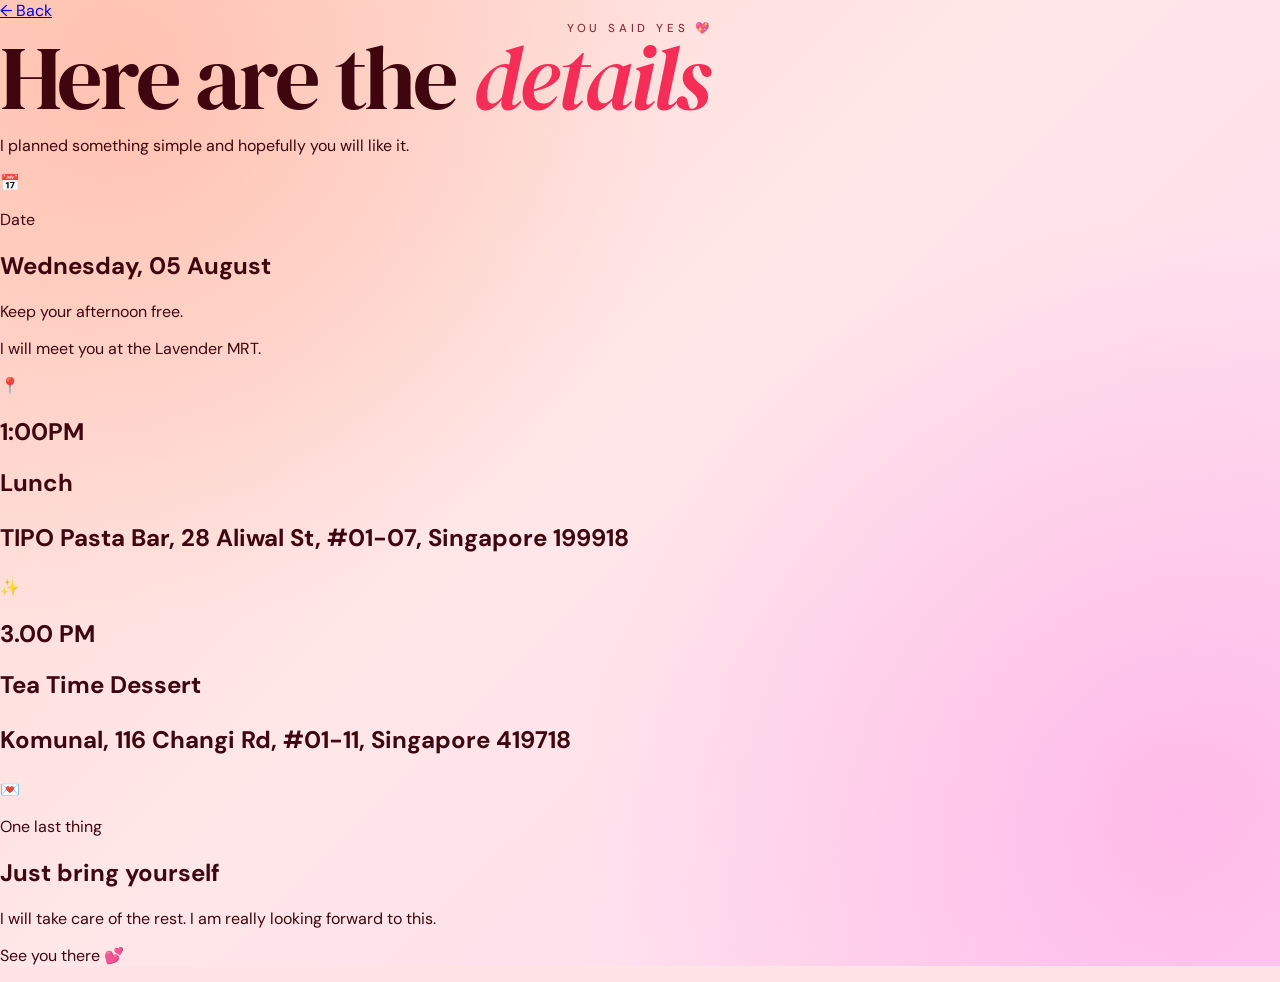
==== date-details.html @ 444489d6 "Add files via upload" ====
<!doctype html>
<html lang="en">
<head>
  <meta charset="UTF-8" />
  <meta name="viewport" content="width=device-width, initial-scale=1.0" />
  <meta name="theme-color" content="#ffe3e7" />
  <meta name="description" content="The details for our date." />
  <title>Our Date Details</title>

  <link rel="preconnect" href="https://fonts.googleapis.com" />
  <link rel="preconnect" href="https://fonts.gstatic.com" crossorigin />
  <link href="https://fonts.googleapis.com/css2?family=DM+Sans:wght@400;500;600&family=DM+Serif+Display:ital@0;1&display=swap" rel="stylesheet" />
  <link rel="stylesheet" href="styles.css" />
</head>
<body class="details-page">
  <main class="details-shell">
    <a class="back-link" href="index.html">← Back</a>

    <section class="details-hero">
      <p class="eyebrow">You said yes 💖</p>
      <h1>Here are the <em>details</em></h1>
      <p class="details-intro">
        I planned something simple and hopefully you will like it.
      </p>
    </section>

    <section class="details-card" aria-label="Date information">
      <!-- Replace the example information below with your real date details. -->
      <article class="detail-item">
        <span class="detail-icon" aria-hidden="true">📅</span>
        <div>
          <p class="detail-label">Date</p>
          <h2>Wednesday, 05 August</h2>
          <p>Keep your afternoon free.</p>
        </div>
      </article>

      <article class="detail-item">
        <div>
          <p>I will meet you at the Lavender MRT.</p>
        </div>
      </article>

      <article class="detail-item">
        <span class="detail-icon" aria-hidden="true">📍</span>
        <div>
          <h2> 1:00PM <h2>
          <h2> Lunch<h2>
          <p>TIPO Pasta Bar, 28 Aliwal St, #01-07, Singapore 199918</p>
        </div>
      </article>

      <article class="detail-item">
        <span class="detail-icon" aria-hidden="true">✨</span>
        <div>
          <h2>3.00 PM</h2>
          <h2> Tea Time Dessert<h2>
          <p>Komunal, 116 Changi Rd, #01-11, Singapore 419718</p>
        </div>
      </article>

      <article class="detail-item">
        <span class="detail-icon" aria-hidden="true">💌</span>
        <div>
          <p class="detail-label">One last thing</p>
          <h2>Just bring yourself</h2>
          <p>I will take care of the rest. I am really looking forward to this.</p>
        </div>
      </article>
    </section>

    <section class="details-note">
      <p>See you there 💕</p>
    </section>
  </main>

  <script>
    if (sessionStorage.getItem('dateAccepted') === 'true') {
      document.body.classList.add('accepted-visit');
    }
  </script>
</body>
</html>
---- styles.css ----
:root {
  --ink: #40060f;
  --muted-ink: #7f2630;
  --hot-pink: #f42e56;
  --hot-pink-dark: #dd1f45;
  --peach: #ffc3b4;
  --blush: #ffe4e8;
  --button-shadow: 0 17px 34px rgb(130 19 52 / 18%);
}

* {
  box-sizing: border-box;
}

html {
  min-width: 320px;
  background: #ffe4e7;
}

body {
  margin: 0;
  min-width: 320px;
  min-height: 100svh;
  overflow-x: hidden;
  color: var(--ink);
  font-family: "DM Sans", system-ui, -apple-system, BlinkMacSystemFont, "Segoe UI", sans-serif;
  background:
    radial-gradient(circle at 10% 8%, rgb(255 180 155 / 62%), transparent 38%),
    radial-gradient(circle at 92% 84%, rgb(255 145 226 / 45%), transparent 42%),
    linear-gradient(135deg, #ffd7ce 0%, #ffe7e8 46%, #ffd9f2 100%);
}

button {
  font: inherit;
}

.page-shell {
  position: relative;
  isolation: isolate;
  display: grid;
  grid-template-rows: auto 1fr auto;
  min-height: 100svh;
  padding: 25px 24px 18px;
  overflow: hidden;
}

.page-shell::before,
.page-shell::after {
  position: absolute;
  z-index: -1;
  width: 42rem;
  height: 42rem;
  border-radius: 50%;
  content: "";
  filter: blur(80px);
  opacity: 0.28;
  pointer-events: none;
}

.page-shell::before {
  top: -24rem;
  left: -16rem;
  background: #ff886e;
}

.page-shell::after {
  right: -18rem;
  bottom: -22rem;
  background: #ff72d4;
}

.eyebrow {
  margin: 0;
  text-align: center;
  text-transform: uppercase;
  letter-spacing: 0.33em;
  font-size: clamp(0.62rem, 0.9vw, 0.75rem);
  font-weight: 500;
  color: #8e303b;
}

.question-card {
  align-self: center;
  justify-self: center;
  width: min(100%, 860px);
  margin-top: 3vh;
  text-align: center;
}

h1 {
  margin: 0;
  font-family: "DM Serif Display", Georgia, serif;
  font-size: clamp(3.25rem, 7vw, 6.2rem);
  font-weight: 400;
  line-height: 0.93;
  letter-spacing: -0.035em;
  text-wrap: balance;
}

h1 em {
  color: var(--hot-pink);
  font-weight: 400;
}

.supporting-copy {
  max-width: 500px;
  margin: 28px auto 0;
  color: var(--muted-ink);
  font-size: clamp(0.92rem, 1.5vw, 1.05rem);
  line-height: 1.55;
}

.button-stage {
  position: relative;
  display: flex;
  justify-content: center;
  align-items: center;
  gap: 20px;
  width: min(100%, 510px);
  min-height: 106px;
  margin: 14px auto 0;
}

.answer {
  min-width: 132px;
  min-height: 64px;
  padding: 15px 30px;
  border: 0;
  border-radius: 999px;
  cursor: pointer;
  font-size: 1.08rem;
  transition: transform 180ms ease, box-shadow 180ms ease, background-color 180ms ease;
  box-shadow: var(--button-shadow);
  touch-action: manipulation;
  user-select: none;
}

.answer:focus-visible,
.success button:focus-visible {
  outline: 4px solid rgb(244 46 86 / 28%);
  outline-offset: 4px;
}

.answer--yes {
  z-index: 2;
  color: white;
  background: var(--hot-pink);
  font-weight: 600;
}

.answer--yes:hover {
  background: var(--hot-pink-dark);
  transform: translateY(-3px) scale(1.03);
  box-shadow: 0 22px 40px rgb(143 12 50 / 25%);
}

.answer--yes:active {
  transform: translateY(0) scale(0.98);
}

.answer--no {
  position: relative;
  z-index: 3;
  color: var(--ink);
  background: var(--peach);
  transition: left 240ms cubic-bezier(.2,.8,.2,1), top 240ms cubic-bezier(.2,.8,.2,1), transform 180ms ease, box-shadow 180ms ease;
}

.answer--no:hover {
  box-shadow: 0 21px 38px rgb(130 19 52 / 22%);
}

footer {
  justify-self: center;
  max-width: 900px;
  margin-top: 20px;
  text-align: center;
  color: rgb(83 19 31 / 65%);
  font-size: 0.73rem;
  line-height: 1.5;
}

.success {
  position: fixed;
  z-index: 20;
  inset: 0;
  display: grid;
  place-items: center;
  padding: 24px;
  background: rgb(67 4 20 / 34%);
  backdrop-filter: blur(14px);
  opacity: 0;
  visibility: hidden;
  transition: opacity 260ms ease, visibility 260ms ease;
}

.success.is-open {
  opacity: 1;
  visibility: visible;
}

.success__panel {
  width: min(100%, 520px);
  padding: 42px 34px 34px;
  border: 1px solid rgb(255 255 255 / 58%);
  border-radius: 32px;
  text-align: center;
  background: rgb(255 244 246 / 90%);
  box-shadow: 0 40px 90px rgb(72 4 24 / 28%);
  transform: translateY(20px) scale(0.96);
  transition: transform 300ms cubic-bezier(.2,.9,.2,1.15);
}

.success.is-open .success__panel {
  transform: translateY(0) scale(1);
}

.success__heart {
  display: block;
  font-size: 3.5rem;
  animation: heartbeat 1.2s ease-in-out infinite;
}

.success__kicker {
  margin: 13px 0 7px;
  color: var(--hot-pink);
  text-transform: uppercase;
  letter-spacing: 0.22em;
  font-size: 0.72rem;
  font-weight: 600;
}

.success h2 {
  margin: 0;
  font-family: "DM Serif Display", Georgia, serif;
  font-size: clamp(3rem, 8vw, 5rem);
  font-weight: 400;
  line-height: 1;
}

.success p:not(.success__kicker) {
  margin: 18px auto 0;
  max-width: 390px;
  color: var(--muted-ink);
  line-height: 1.55;
}

.success button {
  margin-top: 26px;
  padding: 13px 22px;
  border: 0;
  border-radius: 999px;
  color: white;
  background: var(--hot-pink);
  cursor: pointer;
  font-weight: 600;
}

.confetti-layer {
  position: fixed;
  z-index: 30;
  inset: 0;
  overflow: hidden;
  pointer-events: none;
}

.confetti {
  position: absolute;
  top: -30px;
  width: 12px;
  height: 18px;
  border-radius: 4px;
  animation: confetti-fall var(--duration) linear forwards;
  transform: translate3d(0, 0, 0) rotate(0deg);
}

@keyframes confetti-fall {
  to {
    transform: translate3d(var(--drift), 112vh, 0) rotate(var(--spin));
  }
}

@keyframes heartbeat {
  0%, 100% { transform: scale(1); }
  20% { transform: scale(1.12); }
  40% { transform: scale(0.98); }
  60% { transform: scale(1.08); }
}

@media (max-width: 640px) {
  .page-shell {
    padding: 21px 18px 14px;
  }

  .question-card {
    margin-top: 0;
  }

  h1 {
    font-size: clamp(3.05rem, 16vw, 4.6rem);
    line-height: 0.95;
  }

  .supporting-copy {
    max-width: 330px;
    margin-top: 23px;
  }

  .button-stage {
    gap: 14px;
    min-height: 122px;
    margin-top: 10px;
  }

  .answer {
    min-width: 118px;
    min-height: 59px;
    padding: 14px 24px;
  }

  footer {
    max-width: 330px;
    font-size: 0.66rem;
  }
}

@media (prefers-reduced-motion: reduce) {
  *,
  *::before,
  *::after {
    scroll-behavior: auto !important;
    animation-duration: 0.01ms !important;
    animation-iteration-count: 1 !important;
    transition-duration: 0.01ms !important;
  }
}
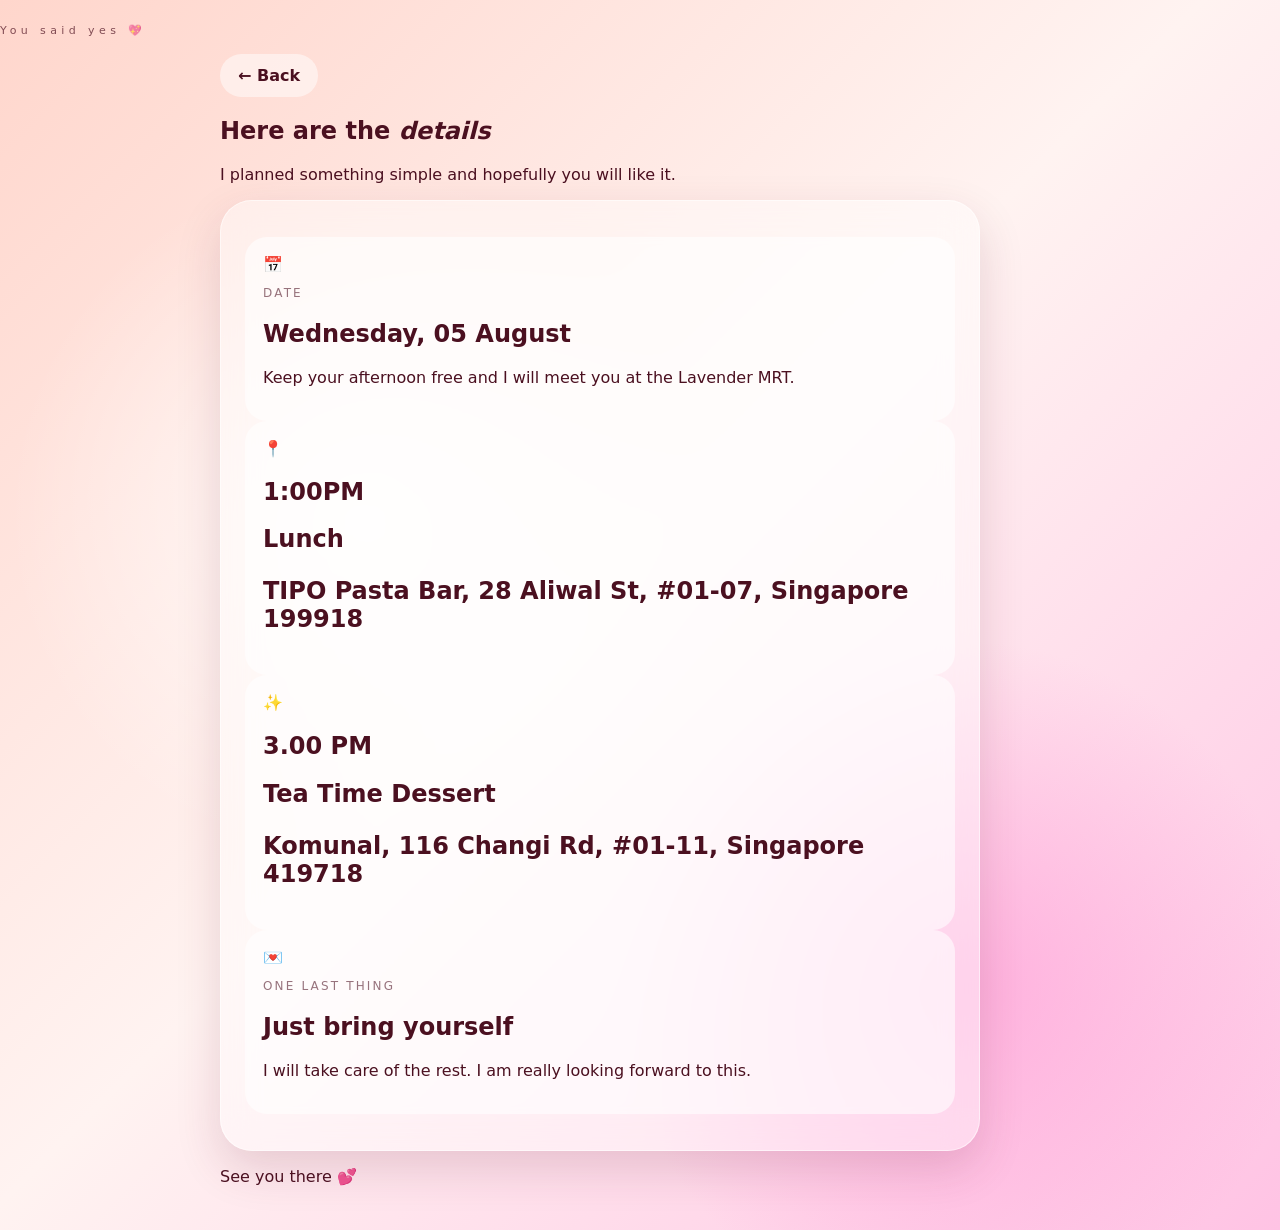
==== commit 929a77fe: "Update date-details.html" ====
--- a/date-details.html
+++ b/date-details.html
@@ -31,13 +31,7 @@
         <div>
           <p class="detail-label">Date</p>
           <h2>Wednesday, 05 August</h2>
-          <p>Keep your afternoon free.</p>
-        </div>
-      </article>
-
-      <article class="detail-item">
-        <div>
-          <p>I will meet you at the Lavender MRT.</p>
+          <p>Keep your afternoon free and I will meet you at the Lavender MRT.</p>
         </div>
       </article>
 
--- a/styles.css
+++ b/styles.css
@@ -1,336 +1,230 @@
 :root {
-  --ink: #40060f;
-  --muted-ink: #7f2630;
-  --hot-pink: #f42e56;
-  --hot-pink-dark: #dd1f45;
-  --peach: #ffc3b4;
-  --blush: #ffe4e8;
-  --button-shadow: 0 17px 34px rgb(130 19 52 / 18%);
+  --background-one: #ffd6cc;
+  --background-two: #fff3f1;
+  --background-three: #ffc3e4;
+  --text: #4b1020;
+  --yes: #f43b63;
+  --no: #f8b8aa;
+  --shadow: 0 18px 45px rgba(103, 31, 53, 0.16);
 }
 
 * {
   box-sizing: border-box;
 }
 
-html {
-  min-width: 320px;
-  background: #ffe4e7;
-}
-
+html,
 body {
   margin: 0;
-  min-width: 320px;
-  min-height: 100svh;
-  overflow-x: hidden;
-  color: var(--ink);
-  font-family: "DM Sans", system-ui, -apple-system, BlinkMacSystemFont, "Segoe UI", sans-serif;
+  min-height: 100%;
+}
+
+body {
+  font-family: Inter, system-ui, -apple-system, BlinkMacSystemFont, "Segoe UI", sans-serif;
+  color: var(--text);
   background:
-    radial-gradient(circle at 10% 8%, rgb(255 180 155 / 62%), transparent 38%),
-    radial-gradient(circle at 92% 84%, rgb(255 145 226 / 45%), transparent 42%),
-    linear-gradient(135deg, #ffd7ce 0%, #ffe7e8 46%, #ffd9f2 100%);
-}
-
-button {
-  font: inherit;
-}
-
-.page-shell {
-  position: relative;
-  isolation: isolate;
+    radial-gradient(circle at 75% 80%, rgba(255, 141, 211, 0.52), transparent 25%),
+    radial-gradient(circle at 28% 42%, rgba(255, 255, 255, 0.75), transparent 30%),
+    linear-gradient(135deg, var(--background-one), var(--background-two) 48%, var(--background-three));
+}
+
+.page {
+  min-height: 100vh;
   display: grid;
-  grid-template-rows: auto 1fr auto;
-  min-height: 100svh;
-  padding: 25px 24px 18px;
-  overflow: hidden;
-}
-
-.page-shell::before,
-.page-shell::after {
+  place-items: center;
+  padding: 28px 18px;
+  text-align: center;
+}
+
+.eyebrow {
   position: absolute;
-  z-index: -1;
-  width: 42rem;
-  height: 42rem;
-  border-radius: 50%;
-  content: "";
-  filter: blur(80px);
-  opacity: 0.28;
-  pointer-events: none;
-}
-
-.page-shell::before {
-  top: -24rem;
-  left: -16rem;
-  background: #ff886e;
-}
-
-.page-shell::after {
-  right: -18rem;
-  bottom: -22rem;
-  background: #ff72d4;
-}
-
-.eyebrow {
-  margin: 0;
-  text-align: center;
-  text-transform: uppercase;
-  letter-spacing: 0.33em;
-  font-size: clamp(0.62rem, 0.9vw, 0.75rem);
-  font-weight: 500;
-  color: #8e303b;
-}
-
-.question-card {
-  align-self: center;
-  justify-self: center;
-  width: min(100%, 860px);
-  margin-top: 3vh;
-  text-align: center;
-}
-
-h1 {
-  margin: 0;
-  font-family: "DM Serif Display", Georgia, serif;
-  font-size: clamp(3.25rem, 7vw, 6.2rem);
-  font-weight: 400;
+  top: 24px;
+  left: 0;
+  right: 0;
+  margin: 0;
+  font-size: 11px;
+  letter-spacing: 0.4em;
+  color: rgba(75, 16, 32, 0.7);
+}
+
+.hero {
+  width: min(920px, 100%);
+}
+
+.title {
+  margin: 0;
+  font-family: Georgia, "Times New Roman", serif;
+  font-size: clamp(3.2rem, 7vw, 6.8rem);
   line-height: 0.93;
-  letter-spacing: -0.035em;
-  text-wrap: balance;
-}
-
-h1 em {
-  color: var(--hot-pink);
-  font-weight: 400;
-}
-
-.supporting-copy {
-  max-width: 500px;
-  margin: 28px auto 0;
-  color: var(--muted-ink);
-  font-size: clamp(0.92rem, 1.5vw, 1.05rem);
-  line-height: 1.55;
+  letter-spacing: -0.05em;
+  color: var(--text);
+}
+
+.title span {
+  color: var(--yes);
+  font-style: italic;
+}
+
+.subtitle {
+  max-width: 540px;
+  margin: 24px auto 0;
+  line-height: 1.6;
+  color: rgba(75, 16, 32, 0.8);
 }
 
 .button-stage {
   position: relative;
-  display: flex;
-  justify-content: center;
-  align-items: center;
-  gap: 20px;
-  width: min(100%, 510px);
-  min-height: 106px;
-  margin: 14px auto 0;
+  width: min(430px, 100%);
+  height: 170px;
+  margin: 30px auto 0;
 }
 
 .answer {
-  min-width: 132px;
-  min-height: 64px;
-  padding: 15px 30px;
   border: 0;
   border-radius: 999px;
+  min-width: 130px;
+  padding: 16px 28px;
+  font-size: 1.05rem;
+  font-weight: 700;
   cursor: pointer;
-  font-size: 1.08rem;
-  transition: transform 180ms ease, box-shadow 180ms ease, background-color 180ms ease;
-  box-shadow: var(--button-shadow);
-  touch-action: manipulation;
+  box-shadow: var(--shadow);
+  transition: box-shadow 0.18s ease, opacity 0.18s ease;
   user-select: none;
 }
 
-.answer:focus-visible,
-.success button:focus-visible {
-  outline: 4px solid rgb(244 46 86 / 28%);
+.answer:hover {
+  box-shadow: 0 22px 55px rgba(103, 31, 53, 0.2);
+}
+
+.answer:focus-visible {
+  outline: 3px solid rgba(75, 16, 32, 0.25);
   outline-offset: 4px;
 }
 
-.answer--yes {
+/* The Yes button never moves. */
+#yes-button {
+  position: absolute;
+  left: 50%;
+  top: 50%;
+  transform: translate(-112%, -50%);
   z-index: 2;
+  background: var(--yes);
   color: white;
-  background: var(--hot-pink);
-  font-weight: 600;
-}
-
-.answer--yes:hover {
-  background: var(--hot-pink-dark);
-  transform: translateY(-3px) scale(1.03);
-  box-shadow: 0 22px 40px rgb(143 12 50 / 25%);
-}
-
-.answer--yes:active {
-  transform: translateY(0) scale(0.98);
-}
-
-.answer--no {
-  position: relative;
+}
+
+/* Only the No button is repositioned by JavaScript. */
+#no-button {
+  position: absolute;
+  left: 50%;
+  top: 50%;
+  transform: translate(18%, -50%);
   z-index: 3;
-  color: var(--ink);
-  background: var(--peach);
-  transition: left 240ms cubic-bezier(.2,.8,.2,1), top 240ms cubic-bezier(.2,.8,.2,1), transform 180ms ease, box-shadow 180ms ease;
-}
-
-.answer--no:hover {
-  box-shadow: 0 21px 38px rgb(130 19 52 / 22%);
-}
-
-footer {
-  justify-self: center;
-  max-width: 900px;
-  margin-top: 20px;
-  text-align: center;
-  color: rgb(83 19 31 / 65%);
-  font-size: 0.73rem;
-  line-height: 1.5;
-}
-
-.success {
-  position: fixed;
-  z-index: 20;
-  inset: 0;
+  background: var(--no);
+  color: var(--text);
+}
+
+.details-page {
+  min-height: 100vh;
   display: grid;
   place-items: center;
-  padding: 24px;
-  background: rgb(67 4 20 / 34%);
-  backdrop-filter: blur(14px);
-  opacity: 0;
-  visibility: hidden;
-  transition: opacity 260ms ease, visibility 260ms ease;
-}
-
-.success.is-open {
-  opacity: 1;
-  visibility: visible;
-}
-
-.success__panel {
-  width: min(100%, 520px);
-  padding: 42px 34px 34px;
-  border: 1px solid rgb(255 255 255 / 58%);
+  padding: 28px 18px;
+}
+
+.details-card {
+  width: min(760px, 100%);
+  padding: 36px 24px;
+  text-align: center;
+  border: 1px solid rgba(255, 255, 255, 0.55);
   border-radius: 32px;
-  text-align: center;
-  background: rgb(255 244 246 / 90%);
-  box-shadow: 0 40px 90px rgb(72 4 24 / 28%);
-  transform: translateY(20px) scale(0.96);
-  transition: transform 300ms cubic-bezier(.2,.9,.2,1.15);
-}
-
-.success.is-open .success__panel {
-  transform: translateY(0) scale(1);
-}
-
-.success__heart {
+  background: rgba(255, 255, 255, 0.42);
+  backdrop-filter: blur(18px);
+  box-shadow: var(--shadow);
+}
+
+.details-kicker {
+  margin: 0 0 10px;
+  font-size: 11px;
+  letter-spacing: 0.4em;
+  color: rgba(75, 16, 32, 0.7);
+}
+
+.details-title {
+  margin: 0;
+  font-family: Georgia, "Times New Roman", serif;
+  font-size: clamp(2.7rem, 6vw, 4.8rem);
+  line-height: 1;
+}
+
+.details-copy {
+  max-width: 560px;
+  margin: 18px auto 0;
+  line-height: 1.7;
+  color: rgba(75, 16, 32, 0.82);
+}
+
+.detail-grid {
+  display: grid;
+  grid-template-columns: repeat(auto-fit, minmax(190px, 1fr));
+  gap: 14px;
+  margin-top: 28px;
+}
+
+.detail-item {
+  padding: 18px;
+  text-align: left;
+  border-radius: 22px;
+  background: rgba(255, 255, 255, 0.58);
+}
+
+.detail-label {
   display: block;
-  font-size: 3.5rem;
-  animation: heartbeat 1.2s ease-in-out infinite;
-}
-
-.success__kicker {
-  margin: 13px 0 7px;
-  color: var(--hot-pink);
+  margin-bottom: 8px;
+  font-size: 0.75rem;
+  letter-spacing: 0.18em;
   text-transform: uppercase;
-  letter-spacing: 0.22em;
-  font-size: 0.72rem;
-  font-weight: 600;
-}
-
-.success h2 {
-  margin: 0;
-  font-family: "DM Serif Display", Georgia, serif;
-  font-size: clamp(3rem, 8vw, 5rem);
-  font-weight: 400;
-  line-height: 1;
-}
-
-.success p:not(.success__kicker) {
-  margin: 18px auto 0;
-  max-width: 390px;
-  color: var(--muted-ink);
-  line-height: 1.55;
-}
-
-.success button {
+  color: rgba(75, 16, 32, 0.58);
+}
+
+.detail-value {
+  font-size: 1.1rem;
+  font-weight: 700;
+  line-height: 1.45;
+}
+
+.back-link {
+  display: inline-block;
   margin-top: 26px;
-  padding: 13px 22px;
-  border: 0;
+  padding: 12px 18px;
   border-radius: 999px;
-  color: white;
-  background: var(--hot-pink);
-  cursor: pointer;
-  font-weight: 600;
-}
-
-.confetti-layer {
-  position: fixed;
-  z-index: 30;
-  inset: 0;
-  overflow: hidden;
-  pointer-events: none;
-}
-
-.confetti {
-  position: absolute;
-  top: -30px;
-  width: 12px;
-  height: 18px;
-  border-radius: 4px;
-  animation: confetti-fall var(--duration) linear forwards;
-  transform: translate3d(0, 0, 0) rotate(0deg);
-}
-
-@keyframes confetti-fall {
-  to {
-    transform: translate3d(var(--drift), 112vh, 0) rotate(var(--spin));
-  }
-}
-
-@keyframes heartbeat {
-  0%, 100% { transform: scale(1); }
-  20% { transform: scale(1.12); }
-  40% { transform: scale(0.98); }
-  60% { transform: scale(1.08); }
+  background: rgba(255, 255, 255, 0.5);
+  color: var(--text);
+  font-weight: 700;
+  text-decoration: none;
 }
 
 @media (max-width: 640px) {
-  .page-shell {
-    padding: 21px 18px 14px;
-  }
-
-  .question-card {
-    margin-top: 0;
-  }
-
-  h1 {
-    font-size: clamp(3.05rem, 16vw, 4.6rem);
-    line-height: 0.95;
-  }
-
-  .supporting-copy {
-    max-width: 330px;
-    margin-top: 23px;
+  .eyebrow {
+    top: 18px;
+    font-size: 10px;
+    letter-spacing: 0.3em;
+  }
+
+  .hero {
+    padding-top: 46px;
   }
 
   .button-stage {
-    gap: 14px;
-    min-height: 122px;
-    margin-top: 10px;
-  }
-
-  .answer {
-    min-width: 118px;
-    min-height: 59px;
-    padding: 14px 24px;
-  }
-
-  footer {
-    max-width: 330px;
-    font-size: 0.66rem;
-  }
-}
-
-@media (prefers-reduced-motion: reduce) {
-  *,
-  *::before,
-  *::after {
-    scroll-behavior: auto !important;
-    animation-duration: 0.01ms !important;
-    animation-iteration-count: 1 !important;
-    transition-duration: 0.01ms !important;
-  }
-}
+    height: 210px;
+  }
+
+  #yes-button {
+    left: 50%;
+    top: 45%;
+    transform: translate(-50%, -60px);
+  }
+
+  #no-button {
+    left: 50%;
+    top: 45%;
+    transform: translate(-50%, 20px);
+  }
+}
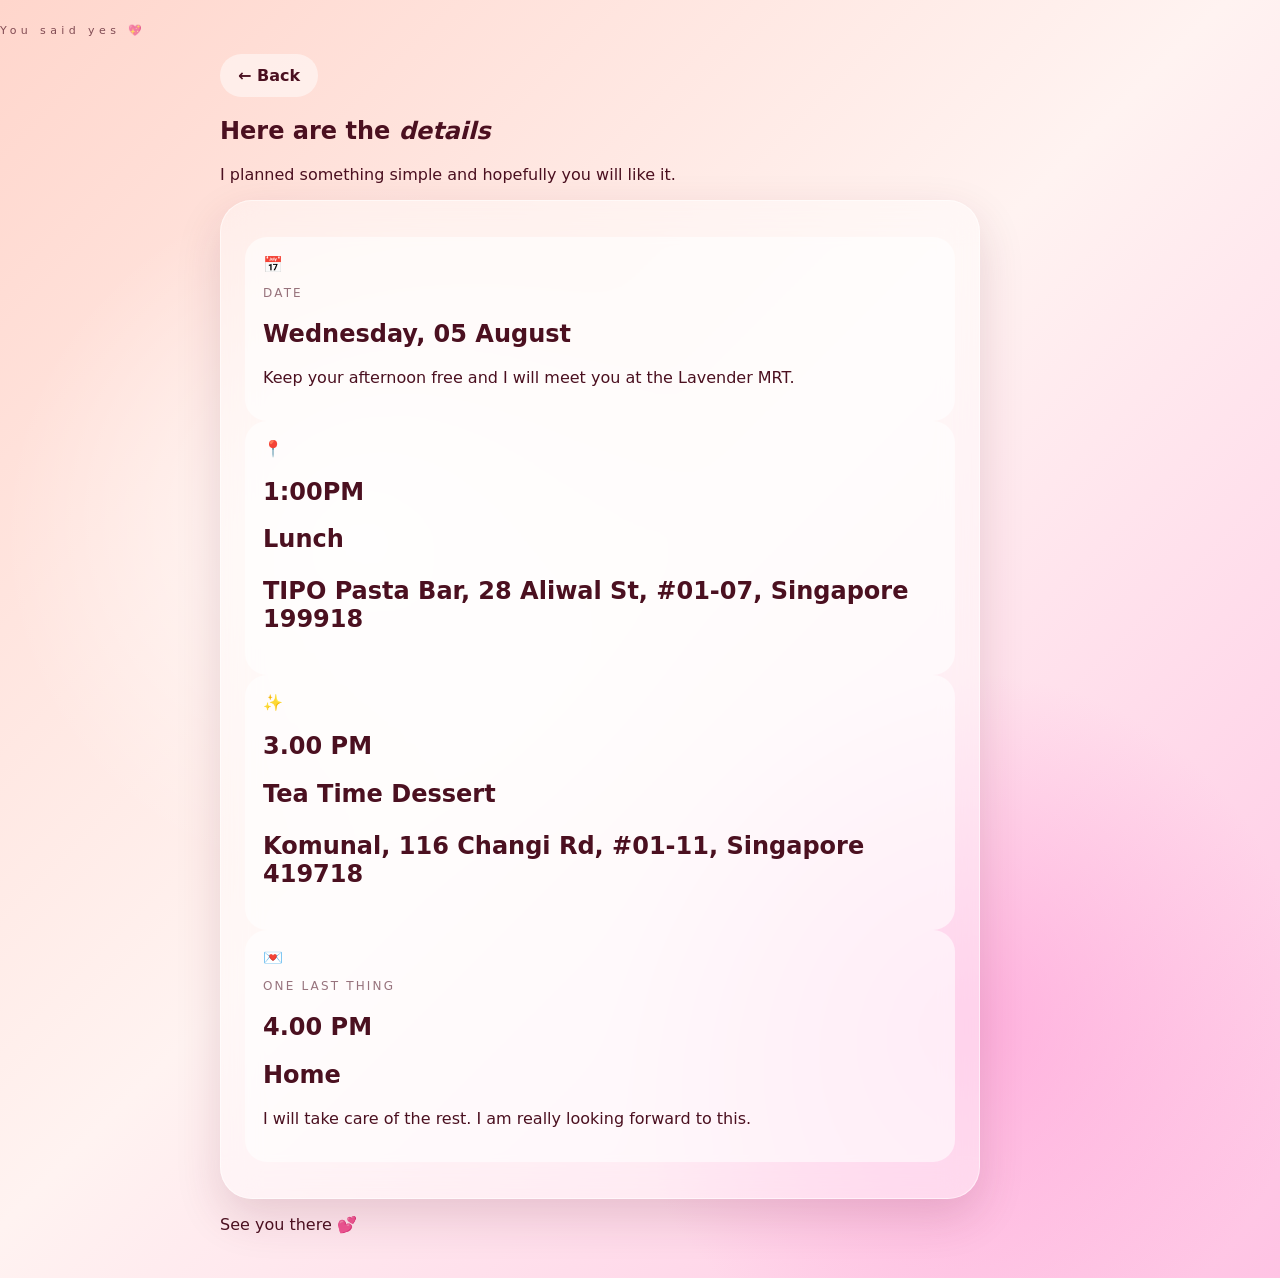
==== commit 4d9184c0: "Update date-details.html" ====
--- a/date-details.html
+++ b/date-details.html
@@ -57,7 +57,8 @@
         <span class="detail-icon" aria-hidden="true">💌</span>
         <div>
           <p class="detail-label">One last thing</p>
-          <h2>Just bring yourself</h2>
+          <h2>4.00 PM</h2>
+          <h2>Home</h2>
           <p>I will take care of the rest. I am really looking forward to this.</p>
         </div>
       </article>
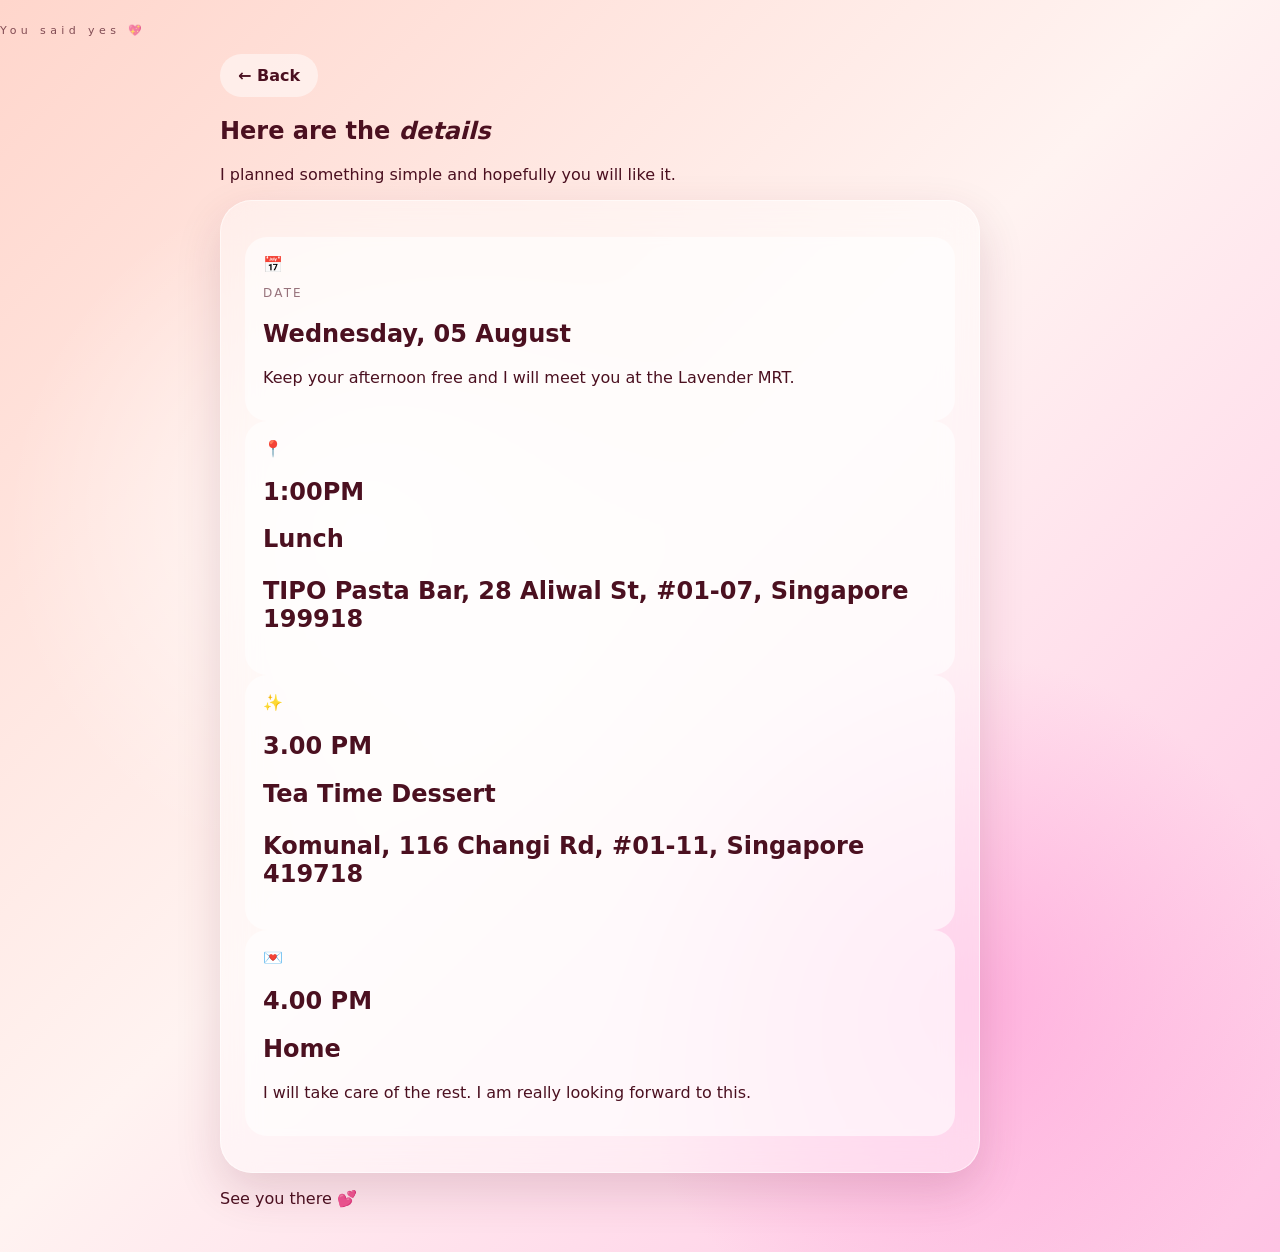
==== commit bdec2f06: "Update date-details.html" ====
--- a/date-details.html
+++ b/date-details.html
@@ -56,7 +56,6 @@
       <article class="detail-item">
         <span class="detail-icon" aria-hidden="true">💌</span>
         <div>
-          <p class="detail-label">One last thing</p>
           <h2>4.00 PM</h2>
           <h2>Home</h2>
           <p>I will take care of the rest. I am really looking forward to this.</p>
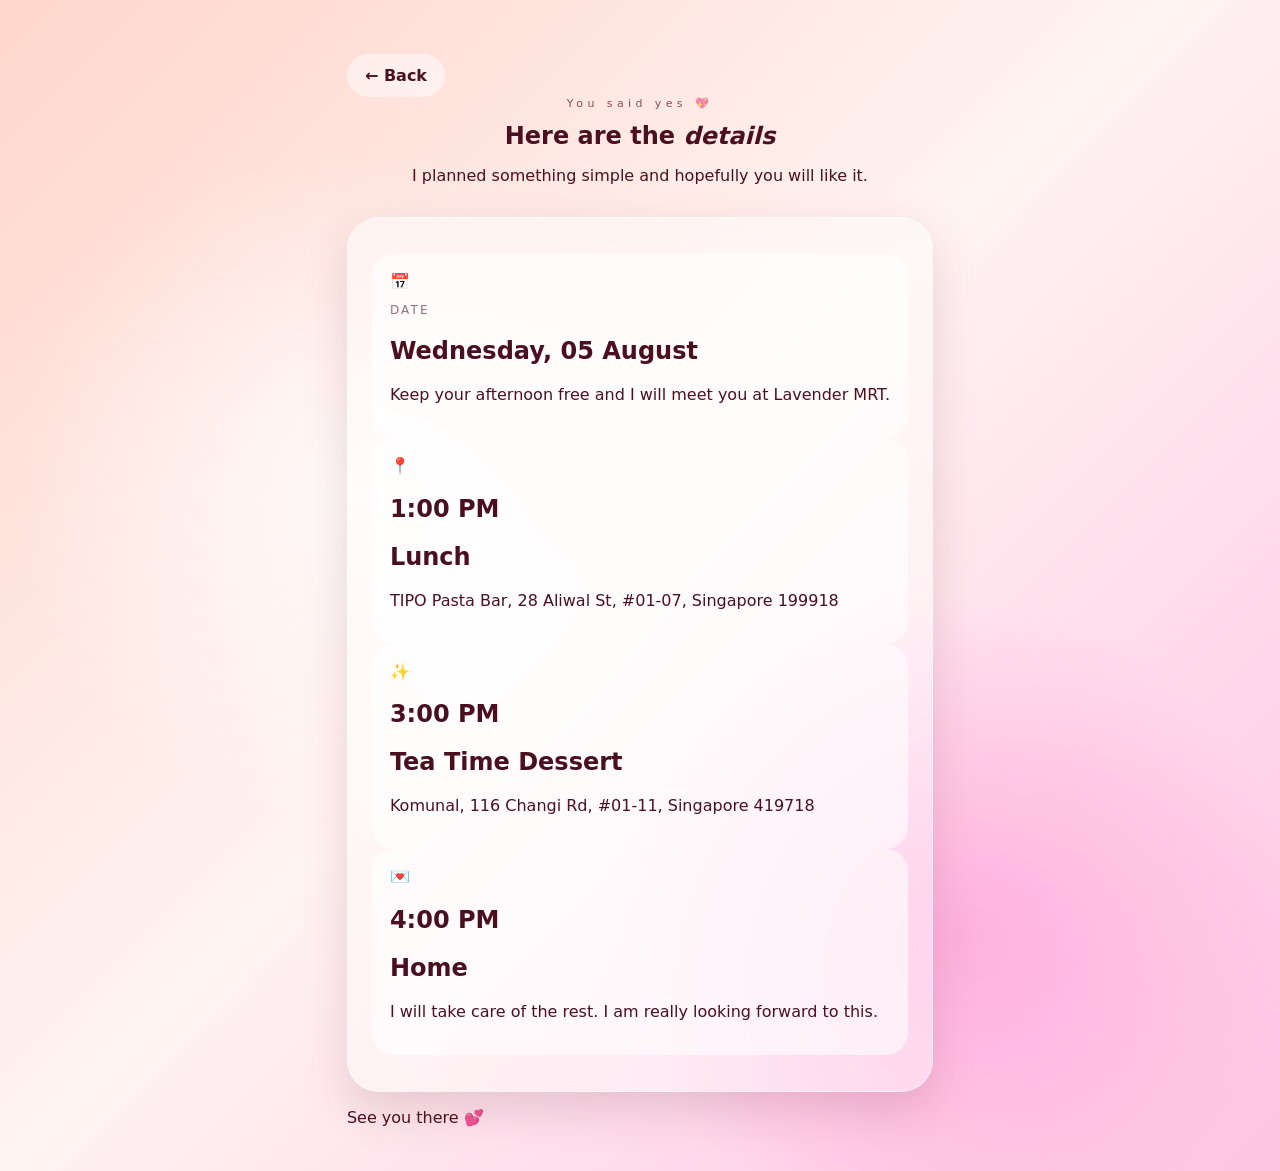
==== commit 251fdf67: "Refactor HTML for improved readability and formatting" ====
--- a/date-details.html
+++ b/date-details.html
@@ -9,56 +9,79 @@
 
   <link rel="preconnect" href="https://fonts.googleapis.com" />
   <link rel="preconnect" href="https://fonts.gstatic.com" crossorigin />
-  <link href="https://fonts.googleapis.com/css2?family=DM+Sans:wght@400;500;600&family=DM+Serif+Display:ital@0;1&display=swap" rel="stylesheet" />
-  <link rel="stylesheet" href="styles.css" />
+
+  <link
+    href="https://fonts.googleapis.com/css2?family=DM+Sans:wght@400;500;600&family=DM+Serif+Display:ital@0;1&display=swap"
+    rel="stylesheet"
+  />
+
+  <link rel="stylesheet" href="styles.css?v=3" />
 </head>
+
 <body class="details-page">
   <main class="details-shell">
     <a class="back-link" href="index.html">← Back</a>
 
     <section class="details-hero">
       <p class="eyebrow">You said yes 💖</p>
+
       <h1>Here are the <em>details</em></h1>
+
       <p class="details-intro">
         I planned something simple and hopefully you will like it.
       </p>
     </section>
 
     <section class="details-card" aria-label="Date information">
-      <!-- Replace the example information below with your real date details. -->
       <article class="detail-item">
         <span class="detail-icon" aria-hidden="true">📅</span>
+
         <div>
           <p class="detail-label">Date</p>
           <h2>Wednesday, 05 August</h2>
-          <p>Keep your afternoon free and I will meet you at the Lavender MRT.</p>
+
+          <p>
+            Keep your afternoon free and I will meet you at Lavender MRT.
+          </p>
         </div>
       </article>
 
       <article class="detail-item">
         <span class="detail-icon" aria-hidden="true">📍</span>
+
         <div>
-          <h2> 1:00PM <h2>
-          <h2> Lunch<h2>
-          <p>TIPO Pasta Bar, 28 Aliwal St, #01-07, Singapore 199918</p>
+          <h2>1:00 PM</h2>
+          <h2>Lunch</h2>
+
+          <p>
+            TIPO Pasta Bar, 28 Aliwal St, #01-07, Singapore 199918
+          </p>
         </div>
       </article>
 
       <article class="detail-item">
         <span class="detail-icon" aria-hidden="true">✨</span>
+
         <div>
-          <h2>3.00 PM</h2>
-          <h2> Tea Time Dessert<h2>
-          <p>Komunal, 116 Changi Rd, #01-11, Singapore 419718</p>
+          <h2>3:00 PM</h2>
+          <h2>Tea Time Dessert</h2>
+
+          <p>
+            Komunal, 116 Changi Rd, #01-11, Singapore 419718
+          </p>
         </div>
       </article>
 
       <article class="detail-item">
         <span class="detail-icon" aria-hidden="true">💌</span>
+
         <div>
-          <h2>4.00 PM</h2>
+          <h2>4:00 PM</h2>
           <h2>Home</h2>
-          <p>I will take care of the rest. I am really looking forward to this.</p>
+
+          <p>
+            I will take care of the rest. I am really looking forward to this.
+          </p>
         </div>
       </article>
     </section>
--- a/styles.css
+++ b/styles.css
@@ -228,3 +228,63 @@
     transform: translate(-50%, 20px);
   }
 }
+.confetti-layer {
+  position: fixed;
+  inset: 0;
+  z-index: 9999;
+  pointer-events: none;
+  overflow: hidden;
+}
+
+.confetti {
+  position: absolute;
+  top: -20px;
+  width: 10px;
+  height: 16px;
+  border-radius: 2px;
+  animation-name: confetti-fall;
+  animation-duration: var(--duration);
+  animation-timing-function: linear;
+  animation-fill-mode: forwards;
+}
+
+@keyframes confetti-fall {
+  from {
+    transform: translate3d(0, 0, 0) rotate(0deg);
+  }
+
+  to {
+    transform:
+      translate3d(var(--drift), 110vh, 0)
+      rotate(var(--spin));
+  }
+}
+
+/* Force the details heading to be centered */
+.details-hero {
+  width: 100%;
+  margin: 0 auto 32px !important;
+  text-align: center !important;
+}
+
+.details-hero .eyebrow {
+  position: static !important;
+  top: auto !important;
+  left: auto !important;
+  right: auto !important;
+  display: block;
+  margin: 0 auto 12px !important;
+  text-align: center !important;
+}
+
+.details-hero h1 {
+  width: 100%;
+  margin: 0 auto 16px !important;
+  text-align: center !important;
+}
+
+.details-hero .details-intro {
+  max-width: 560px;
+  margin: 0 auto !important;
+  text-align: center !important;
+}
